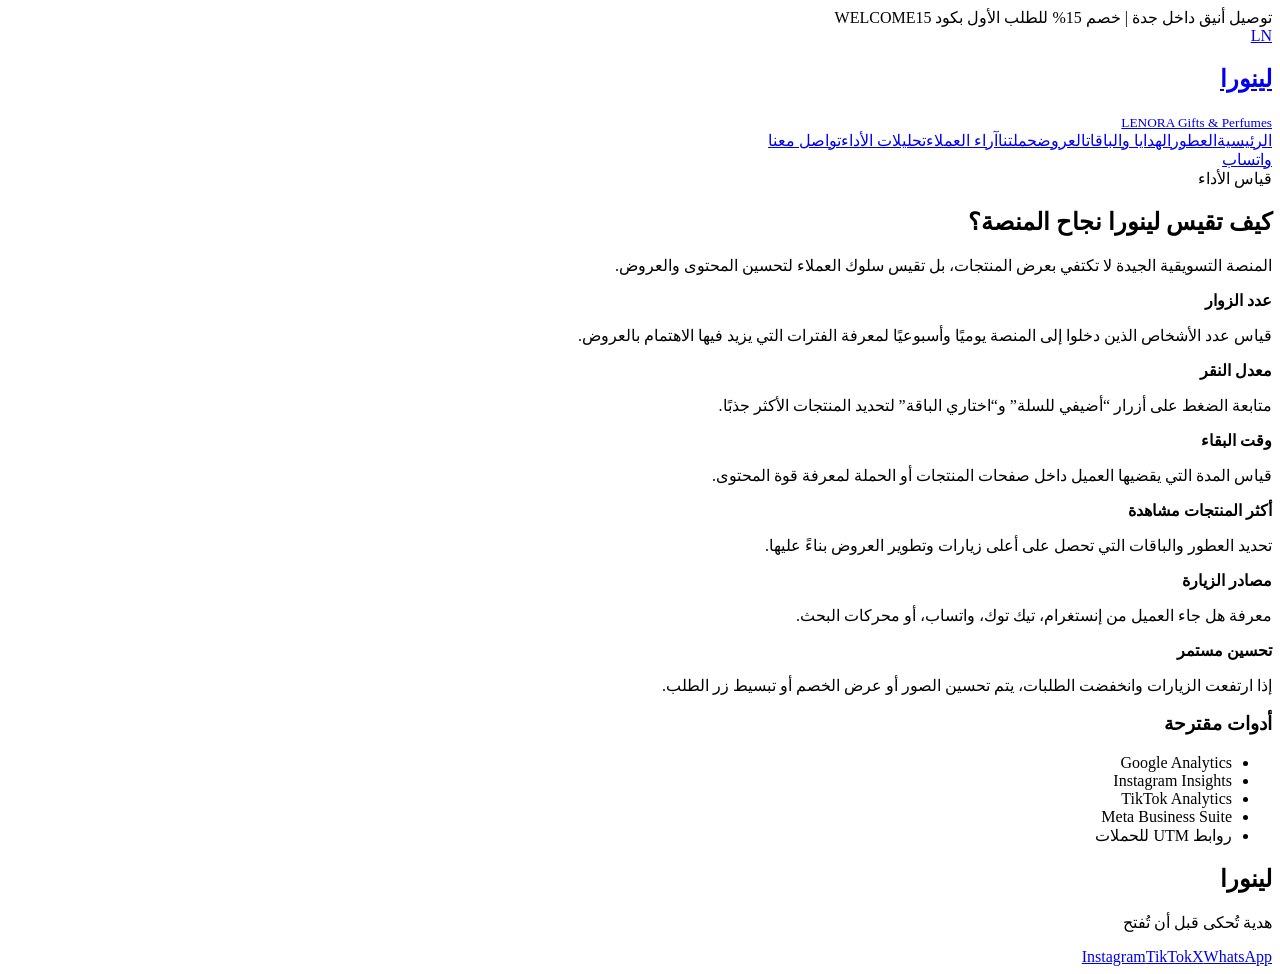
==== analytics.html @ e3d3f6bb "Add files via upload" ====
<!DOCTYPE html><html lang="ar" dir="rtl"><head><meta charset="UTF-8"><meta name="viewport" content="width=device-width, initial-scale=1.0"><title>لينورا | تحليلات الأداء</title><meta name="description" content="آلية قياس أداء منصة لينورا."><link rel="stylesheet" href="style.css"></head><body><div class="topbar">توصيل أنيق داخل جدة | خصم 15% للطلب الأول بكود WELCOME15</div>
<header class="header"><nav class="nav"><a class="brand" href="index.html"><div class="logo">LN</div><div><h1>لينورا</h1><small>LENORA Gifts & Perfumes</small></div></a><div class="links">
<a href="index.html" >الرئيسية</a><a href="products.html" >العطور</a><a href="gifts.html" >الهدايا والباقات</a><a href="offers.html" >العروض</a><a href="campaign.html" >حملتنا</a><a href="reviews.html" >آراء العملاء</a><a href="analytics.html" class="active">تحليلات الأداء</a><a href="contact.html" >تواصل معنا</a></div><a class="whatsapp" href="https://wa.me/966501081628" target="_blank">واتساب</a></nav></header><main><section class="page analytics"><span class="pill">قياس الأداء</span><h2>كيف تقيس لينورا نجاح المنصة؟</h2><p>المنصة التسويقية الجيدة لا تكتفي بعرض المنتجات، بل تقيس سلوك العملاء لتحسين المحتوى والعروض.</p></section><section class="metric-grid">
<div class="metric"><strong>عدد الزوار</strong><p>قياس عدد الأشخاص الذين دخلوا إلى المنصة يوميًا وأسبوعيًا لمعرفة الفترات التي يزيد فيها الاهتمام بالعروض.</p></div><div class="metric"><strong>معدل النقر</strong><p>متابعة الضغط على أزرار “أضيفي للسلة” و“اختاري الباقة” لتحديد المنتجات الأكثر جذبًا.</p></div><div class="metric"><strong>وقت البقاء</strong><p>قياس المدة التي يقضيها العميل داخل صفحات المنتجات أو الحملة لمعرفة قوة المحتوى.</p></div><div class="metric"><strong>أكثر المنتجات مشاهدة</strong><p>تحديد العطور والباقات التي تحصل على أعلى زيارات وتطوير العروض بناءً عليها.</p></div><div class="metric"><strong>مصادر الزيارة</strong><p>معرفة هل جاء العميل من إنستغرام، تيك توك، واتساب، أو محركات البحث.</p></div><div class="metric"><strong>تحسين مستمر</strong><p>إذا ارتفعت الزيارات وانخفضت الطلبات، يتم تحسين الصور أو عرض الخصم أو تبسيط زر الطلب.</p></div></section><section class="panel"><h3>أدوات مقترحة</h3><ul><li>Google Analytics</li><li>Instagram Insights</li><li>TikTok Analytics</li><li>Meta Business Suite</li><li>روابط UTM للحملات</li></ul></section></main><footer class="footer"><h2>لينورا</h2><p>هدية تُحكى قبل أن تُفتح</p><div class="social"><a href="https://www.instagram.com/" target="_blank">Instagram</a><a href="https://www.tiktok.com/" target="_blank">TikTok</a><a href="https://x.com/" target="_blank">X</a><a href="https://wa.me/966501081628" target="_blank">WhatsApp</a></div></footer></body></html>
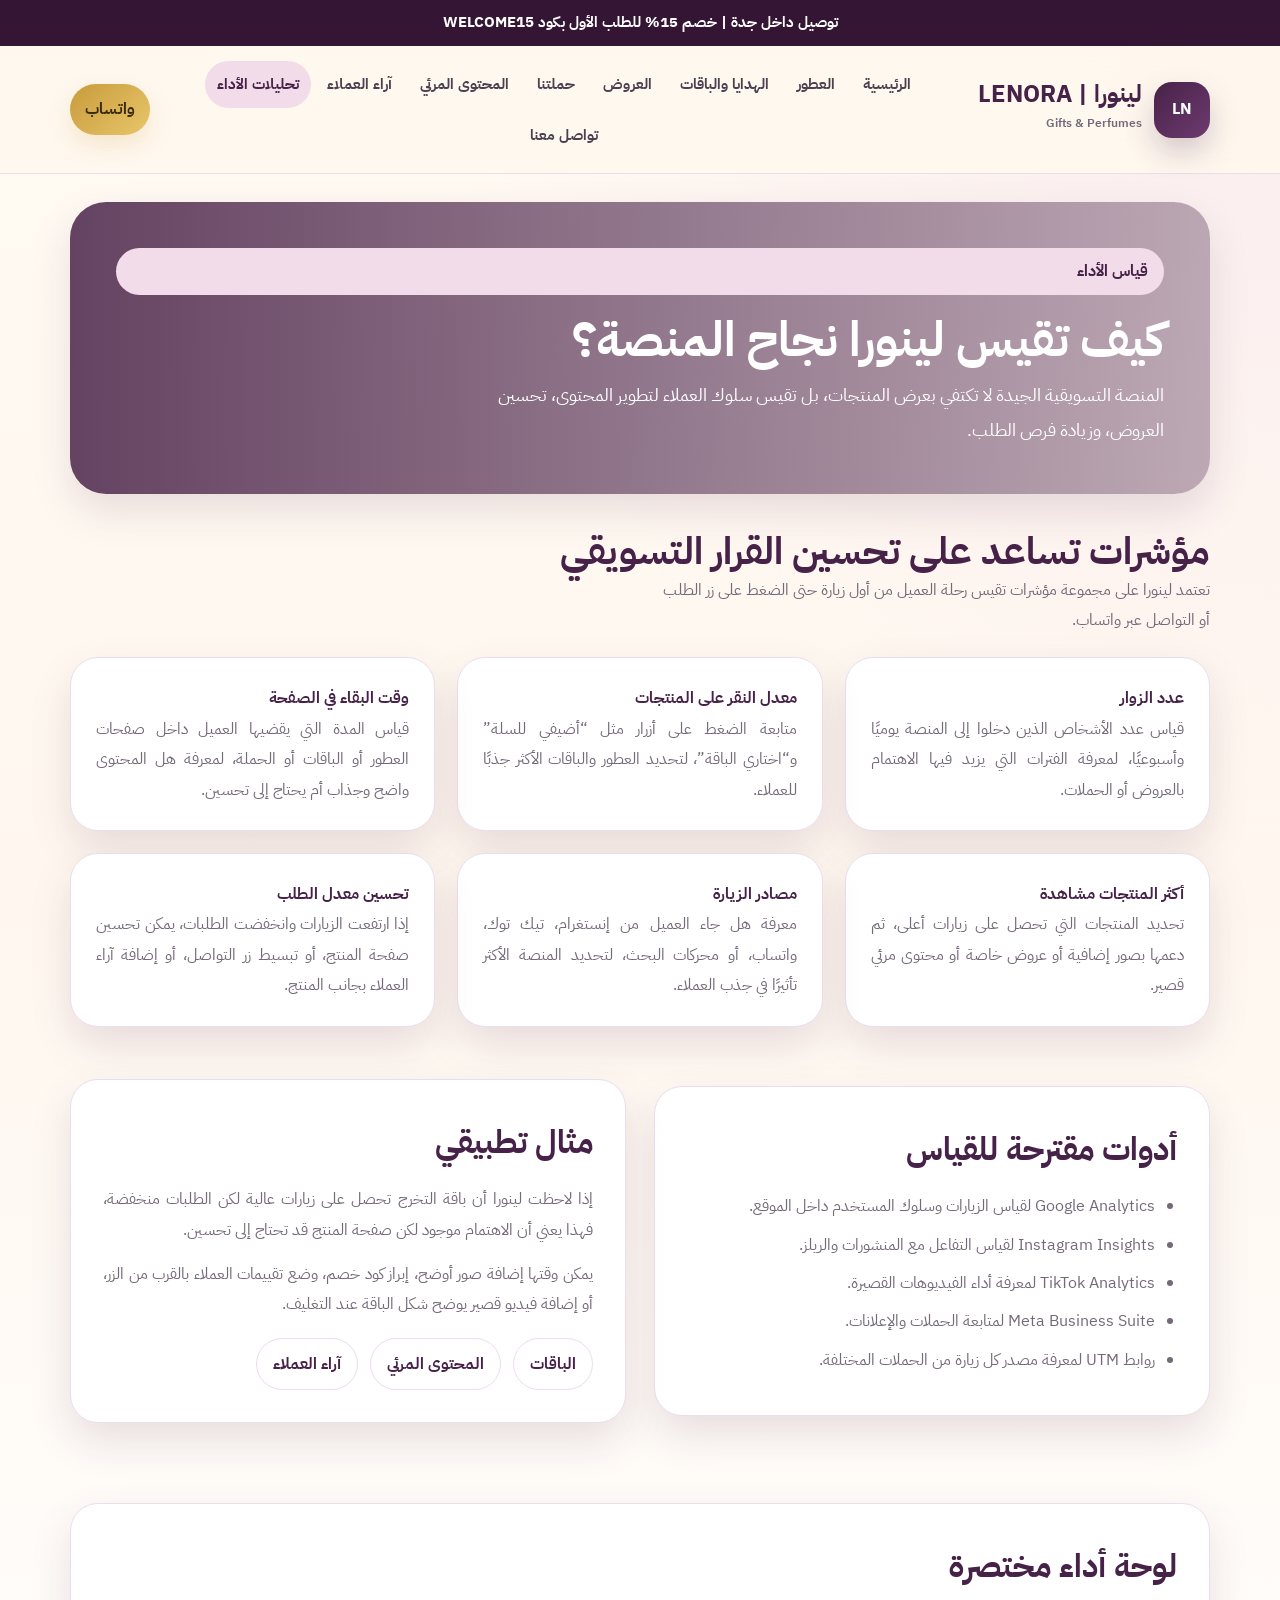
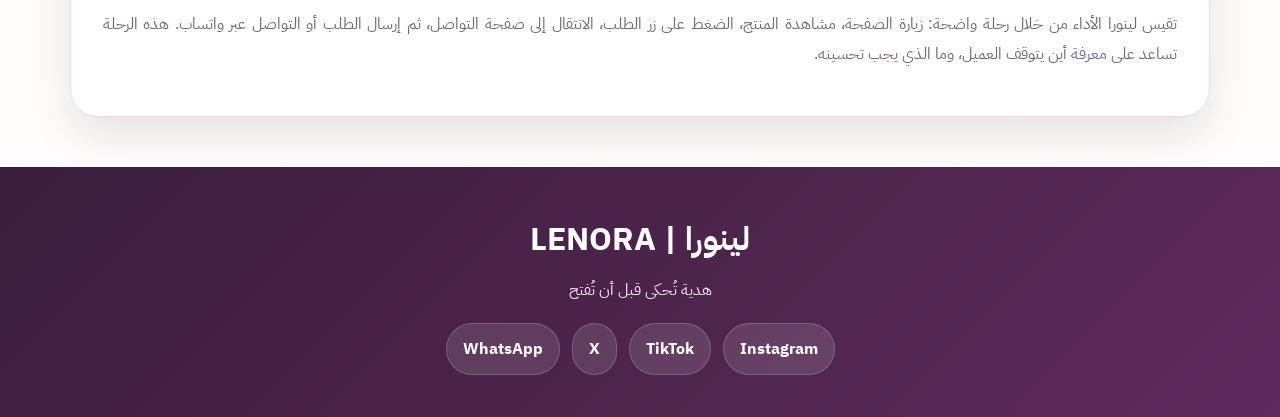
==== commit 61d5b1a2: "Revise analytics.html for improved performance insights Updated the analytics page to enhance perfor" ====
--- a/analytics.html
+++ b/analytics.html
@@ -1,4 +1,157 @@
-<!DOCTYPE html><html lang="ar" dir="rtl"><head><meta charset="UTF-8"><meta name="viewport" content="width=device-width, initial-scale=1.0"><title>لينورا | تحليلات الأداء</title><meta name="description" content="آلية قياس أداء منصة لينورا."><link rel="stylesheet" href="style.css"></head><body><div class="topbar">توصيل أنيق داخل جدة | خصم 15% للطلب الأول بكود WELCOME15</div>
-<header class="header"><nav class="nav"><a class="brand" href="index.html"><div class="logo">LN</div><div><h1>لينورا</h1><small>LENORA Gifts & Perfumes</small></div></a><div class="links">
-<a href="index.html" >الرئيسية</a><a href="products.html" >العطور</a><a href="gifts.html" >الهدايا والباقات</a><a href="offers.html" >العروض</a><a href="campaign.html" >حملتنا</a><a href="reviews.html" >آراء العملاء</a><a href="analytics.html" class="active">تحليلات الأداء</a><a href="contact.html" >تواصل معنا</a></div><a class="whatsapp" href="https://wa.me/966501081628" target="_blank">واتساب</a></nav></header><main><section class="page analytics"><span class="pill">قياس الأداء</span><h2>كيف تقيس لينورا نجاح المنصة؟</h2><p>المنصة التسويقية الجيدة لا تكتفي بعرض المنتجات، بل تقيس سلوك العملاء لتحسين المحتوى والعروض.</p></section><section class="metric-grid">
-<div class="metric"><strong>عدد الزوار</strong><p>قياس عدد الأشخاص الذين دخلوا إلى المنصة يوميًا وأسبوعيًا لمعرفة الفترات التي يزيد فيها الاهتمام بالعروض.</p></div><div class="metric"><strong>معدل النقر</strong><p>متابعة الضغط على أزرار “أضيفي للسلة” و“اختاري الباقة” لتحديد المنتجات الأكثر جذبًا.</p></div><div class="metric"><strong>وقت البقاء</strong><p>قياس المدة التي يقضيها العميل داخل صفحات المنتجات أو الحملة لمعرفة قوة المحتوى.</p></div><div class="metric"><strong>أكثر المنتجات مشاهدة</strong><p>تحديد العطور والباقات التي تحصل على أعلى زيارات وتطوير العروض بناءً عليها.</p></div><div class="metric"><strong>مصادر الزيارة</strong><p>معرفة هل جاء العميل من إنستغرام، تيك توك، واتساب، أو محركات البحث.</p></div><div class="metric"><strong>تحسين مستمر</strong><p>إذا ارتفعت الزيارات وانخفضت الطلبات، يتم تحسين الصور أو عرض الخصم أو تبسيط زر الطلب.</p></div></section><section class="panel"><h3>أدوات مقترحة</h3><ul><li>Google Analytics</li><li>Instagram Insights</li><li>TikTok Analytics</li><li>Meta Business Suite</li><li>روابط UTM للحملات</li></ul></section></main><footer class="footer"><h2>لينورا</h2><p>هدية تُحكى قبل أن تُفتح</p><div class="social"><a href="https://www.instagram.com/" target="_blank">Instagram</a><a href="https://www.tiktok.com/" target="_blank">TikTok</a><a href="https://x.com/" target="_blank">X</a><a href="https://wa.me/966501081628" target="_blank">WhatsApp</a></div></footer></body></html>+<!DOCTYPE html>
+<html lang="ar" dir="rtl">
+<head>
+  <meta charset="UTF-8">
+  <meta name="viewport" content="width=device-width, initial-scale=1.0">
+  <title>لينورا | LENORA - تحليلات الأداء</title>
+  <meta name="description" content="آلية قياس أداء منصة لينورا التسويقية ومؤشرات التحسين.">
+  <link rel="stylesheet" href="style.css">
+</head>
+
+<body>
+
+<div class="topbar">توصيل داخل جدة | خصم 15% للطلب الأول بكود WELCOME15</div>
+
+<header class="header">
+  <nav class="nav">
+    <a class="brand" href="index.html">
+      <div class="logo">LN</div>
+      <div>
+        <h1>لينورا | LENORA</h1>
+        <small>Gifts & Perfumes</small>
+      </div>
+    </a>
+
+    <div class="links">
+      <a href="index.html">الرئيسية</a>
+      <a href="products.html">العطور</a>
+      <a href="gifts.html">الهدايا والباقات</a>
+      <a href="offers.html">العروض</a>
+      <a href="campaign.html">حملتنا</a>
+      <a href="media.html">المحتوى المرئي</a>
+      <a href="reviews.html">آراء العملاء</a>
+      <a href="analytics.html" class="active">تحليلات الأداء</a>
+      <a href="contact.html">تواصل معنا</a>
+    </div>
+
+    <a class="whatsapp" href="https://wa.me/966501081628" target="_blank" rel="noopener noreferrer">واتساب</a>
+  </nav>
+</header>
+
+<main>
+
+<section class="page analytics">
+  <span class="pill">قياس الأداء</span>
+  <h2>كيف تقيس لينورا نجاح المنصة؟</h2>
+  <p>
+    المنصة التسويقية الجيدة لا تكتفي بعرض المنتجات، بل تقيس سلوك العملاء لتطوير المحتوى، تحسين العروض، وزيادة فرص الطلب.
+  </p>
+</section>
+
+<section class="head">
+  <div>
+    <h2>مؤشرات تساعد على تحسين القرار التسويقي</h2>
+    <p>
+      تعتمد لينورا على مجموعة مؤشرات تقيس رحلة العميل من أول زيارة حتى الضغط على زر الطلب أو التواصل عبر واتساب.
+    </p>
+  </div>
+</section>
+
+<section class="metric-grid">
+
+  <div class="metric">
+    <strong>عدد الزوار</strong>
+    <p>
+      قياس عدد الأشخاص الذين دخلوا إلى المنصة يوميًا وأسبوعيًا، لمعرفة الفترات التي يزيد فيها الاهتمام بالعروض أو الحملات.
+    </p>
+  </div>
+
+  <div class="metric">
+    <strong>معدل النقر على المنتجات</strong>
+    <p>
+      متابعة الضغط على أزرار مثل “أضيفي للسلة” و“اختاري الباقة”، لتحديد العطور والباقات الأكثر جذبًا للعملاء.
+    </p>
+  </div>
+
+  <div class="metric">
+    <strong>وقت البقاء في الصفحة</strong>
+    <p>
+      قياس المدة التي يقضيها العميل داخل صفحات العطور أو الباقات أو الحملة، لمعرفة هل المحتوى واضح وجذاب أم يحتاج إلى تحسين.
+    </p>
+  </div>
+
+  <div class="metric">
+    <strong>أكثر المنتجات مشاهدة</strong>
+    <p>
+      تحديد المنتجات التي تحصل على زيارات أعلى، ثم دعمها بصور إضافية أو عروض خاصة أو محتوى مرئي قصير.
+    </p>
+  </div>
+
+  <div class="metric">
+    <strong>مصادر الزيارة</strong>
+    <p>
+      معرفة هل جاء العميل من إنستغرام، تيك توك، واتساب، أو محركات البحث، لتحديد المنصة الأكثر تأثيرًا في جذب العملاء.
+    </p>
+  </div>
+
+  <div class="metric">
+    <strong>تحسين معدل الطلب</strong>
+    <p>
+      إذا ارتفعت الزيارات وانخفضت الطلبات، يمكن تحسين صفحة المنتج، أو تبسيط زر التواصل، أو إضافة آراء العملاء بجانب المنتج.
+    </p>
+  </div>
+
+</section>
+
+<section class="split">
+  <div class="panel">
+    <h3>أدوات مقترحة للقياس</h3>
+    <ul>
+      <li>Google Analytics لقياس الزيارات وسلوك المستخدم داخل الموقع.</li>
+      <li>Instagram Insights لقياس التفاعل مع المنشورات والريلز.</li>
+      <li>TikTok Analytics لمعرفة أداء الفيديوهات القصيرة.</li>
+      <li>Meta Business Suite لمتابعة الحملات والإعلانات.</li>
+      <li>روابط UTM لمعرفة مصدر كل زيارة من الحملات المختلفة.</li>
+    </ul>
+  </div>
+
+  <div class="panel">
+    <h3>مثال تطبيقي</h3>
+    <p>
+      إذا لاحظت لينورا أن باقة التخرج تحصل على زيارات عالية لكن الطلبات منخفضة، فهذا يعني أن الاهتمام موجود لكن صفحة المنتج قد تحتاج إلى تحسين.
+    </p>
+    <p>
+      يمكن وقتها إضافة صور أوضح، إبراز كود خصم، وضع تقييمات العملاء بالقرب من الزر، أو إضافة فيديو قصير يوضح شكل الباقة عند التغليف.
+    </p>
+
+    <div class="social">
+      <a href="gifts.html">الباقات</a>
+      <a href="media.html">المحتوى المرئي</a>
+      <a href="reviews.html">آراء العملاء</a>
+    </div>
+  </div>
+</section>
+
+<section class="panel">
+  <h3>لوحة أداء مختصرة</h3>
+  <p>
+    تقيس لينورا الأداء من خلال رحلة واضحة: زيارة الصفحة، مشاهدة المنتج، الضغط على زر الطلب، الانتقال إلى صفحة التواصل، ثم إرسال الطلب أو التواصل عبر واتساب. هذه الرحلة تساعد على معرفة أين يتوقف العميل، وما الذي يجب تحسينه.
+  </p>
+</section>
+
+</main>
+
+<footer class="footer">
+  <h2>لينورا | LENORA</h2>
+  <p>هدية تُحكى قبل أن تُفتح</p>
+
+  <div class="social">
+    <a href="https://www.instagram.com/" target="_blank" rel="noopener noreferrer">Instagram</a>
+    <a href="https://www.tiktok.com/" target="_blank" rel="noopener noreferrer">TikTok</a>
+    <a href="https://x.com/" target="_blank" rel="noopener noreferrer">X</a>
+    <a href="https://wa.me/966501081628" target="_blank" rel="noopener noreferrer">WhatsApp</a>
+  </div>
+</footer>
+
+</body>
+</html>
--- a/style.css
+++ b/style.css
@@ -0,0 +1,762 @@
+@import url('https://fonts.googleapis.com/css2?family=IBM+Plex+Sans+Arabic:wght@400;500;600;700;800&display=swap');
+
+:root{
+  --plum:#472248;
+  --plum-dark:#341634;
+  --plum-soft:#6d3b70;
+  --rose:#f3dce9;
+  --rose-light:#fbf0f6;
+  --cream:#fff8ef;
+  --cream-2:#fff3e6;
+  --gold:#c89b3c;
+  --gold-light:#e8c66a;
+  --ink:#2b2230;
+  --muted:#746979;
+  --line:#eaddec;
+  --white:#ffffff;
+  --shadow:0 18px 42px rgba(75,36,74,.13);
+}
+
+*{
+  box-sizing:border-box;
+  margin:0;
+  padding:0;
+}
+
+html{
+  scroll-behavior:smooth;
+}
+
+body{
+  direction:rtl;
+  font-family:'IBM Plex Sans Arabic', Tahoma, Arial, sans-serif;
+  background:
+    radial-gradient(circle at top right, rgba(243,220,233,.45), transparent 35%),
+    linear-gradient(180deg,#fffaf3,#fff7ef 45%,#ffffff);
+  color:var(--ink);
+  line-height:1.9;
+}
+
+a{
+  text-decoration:none;
+  color:inherit;
+}
+
+img{
+  max-width:100%;
+  display:block;
+}
+
+.topbar{
+  background:var(--plum-dark);
+  color:#fff;
+  text-align:center;
+  padding:9px 16px;
+  font-size:.92rem;
+  font-weight:700;
+}
+
+.header{
+  position:sticky;
+  top:0;
+  z-index:50;
+  background:rgba(255,248,239,.94);
+  backdrop-filter:blur(14px);
+  border-bottom:1px solid var(--line);
+}
+
+.nav{
+  max-width:1180px;
+  margin:auto;
+  display:flex;
+  align-items:center;
+  justify-content:space-between;
+  gap:18px;
+  padding:15px 20px;
+}
+
+.brand{
+  display:flex;
+  align-items:center;
+  gap:12px;
+  flex:none;
+}
+
+.logo{
+  width:56px;
+  height:56px;
+  border-radius:18px;
+  display:grid;
+  place-items:center;
+  background:linear-gradient(135deg,var(--plum),var(--plum-soft));
+  color:#fff;
+  font-weight:800;
+  letter-spacing:.5px;
+  box-shadow:0 14px 30px rgba(75,36,74,.23);
+}
+
+.brand h1{
+  color:var(--plum);
+  font-size:1.48rem;
+  line-height:1.1;
+  font-weight:800;
+}
+
+.brand small{
+  color:var(--muted);
+  font-size:.78rem;
+  font-weight:600;
+}
+
+.links{
+  display:flex;
+  align-items:center;
+  gap:4px;
+  flex-wrap:wrap;
+  justify-content:center;
+}
+
+.links a{
+  padding:9px 12px;
+  border-radius:999px;
+  font-size:.94rem;
+  color:#4d3f50;
+  font-weight:700;
+  transition:.2s ease;
+}
+
+.links a:hover,
+.links a.active{
+  background:var(--rose);
+  color:var(--plum);
+}
+
+.whatsapp{
+  background:linear-gradient(135deg,var(--gold),var(--gold-light));
+  color:#3b2b0d;
+  padding:10px 15px;
+  border-radius:999px;
+  font-weight:800;
+  white-space:nowrap;
+  box-shadow:0 10px 24px rgba(200,155,60,.20);
+}
+
+main{
+  max-width:1180px;
+  margin:auto;
+  padding:28px 20px 0;
+}
+
+/* الصفحة الرئيسية */
+
+.hero{
+  display:grid;
+  grid-template-columns:1.04fr .96fr;
+  gap:34px;
+  align-items:center;
+  min-height:600px;
+  padding:35px 0 55px;
+}
+
+.pill{
+  display:inline-flex;
+  align-items:center;
+  background:var(--rose);
+  color:var(--plum);
+  padding:8px 16px;
+  border-radius:999px;
+  font-weight:800;
+  margin-bottom:18px;
+}
+
+.hero h2{
+  font-size:4rem;
+  line-height:1.12;
+  color:var(--plum);
+  font-weight:800;
+  margin-bottom:18px;
+  letter-spacing:-.8px;
+}
+
+.hero p{
+  color:#5d5160;
+  font-size:1.14rem;
+  margin-bottom:16px;
+  max-width:640px;
+}
+
+.buttons{
+  display:flex;
+  gap:14px;
+  flex-wrap:wrap;
+  margin-top:24px;
+}
+
+.btn{
+  display:inline-flex;
+  align-items:center;
+  justify-content:center;
+  border:none;
+  border-radius:18px;
+  padding:12px 21px;
+  font-family:inherit;
+  font-weight:800;
+  cursor:pointer;
+  transition:.2s ease;
+  font-size:1rem;
+}
+
+.btn:hover{
+  transform:translateY(-2px);
+}
+
+.primary{
+  background:linear-gradient(135deg,var(--plum),var(--plum-soft));
+  color:#fff;
+}
+
+.light{
+  background:#fff;
+  border:1px solid var(--line);
+  color:var(--plum);
+}
+
+.gold{
+  background:linear-gradient(135deg,var(--gold),var(--gold-light));
+  color:#38260c;
+}
+
+.visual{
+  min-height:520px;
+  border-radius:42px;
+  background:
+    linear-gradient(rgba(75,36,74,.08),rgba(75,36,74,.1)),
+    url('https://images.unsplash.com/photo-1592945403244-b3fbafd7f539?auto=format&fit=crop&w=1100&q=80') center/cover;
+  box-shadow:var(--shadow);
+  position:relative;
+  overflow:hidden;
+}
+
+.float{
+  position:absolute;
+  right:26px;
+  bottom:26px;
+  background:rgba(255,255,255,.92);
+  border-radius:24px;
+  padding:18px 21px;
+  max-width:330px;
+  box-shadow:0 16px 38px rgba(0,0,0,.12);
+}
+
+.float strong{
+  display:block;
+  color:var(--plum);
+  font-size:1.18rem;
+  margin-bottom:4px;
+}
+
+.float span{
+  color:var(--muted);
+  font-weight:600;
+}
+
+.head{
+  display:flex;
+  justify-content:space-between;
+  gap:18px;
+  align-items:flex-end;
+  margin:26px 0 22px;
+}
+
+.head h2{
+  color:var(--plum);
+  font-size:2.35rem;
+  font-weight:800;
+  line-height:1.25;
+}
+
+.head p{
+  color:var(--muted);
+  max-width:560px;
+}
+
+.features,
+.cards{
+  display:grid;
+  grid-template-columns:repeat(4,1fr);
+  gap:20px;
+  margin-bottom:48px;
+}
+
+.feature,
+.card,
+.panel,
+.review,
+.metric,
+.form-card{
+  background:#fff;
+  border:1px solid var(--line);
+  border-radius:28px;
+  box-shadow:var(--shadow);
+}
+
+.feature{
+  padding:24px;
+}
+
+.icon{
+  width:50px;
+  height:50px;
+  border-radius:16px;
+  display:grid;
+  place-items:center;
+  background:var(--rose);
+  color:var(--plum);
+  font-size:1.3rem;
+  margin-bottom:14px;
+}
+
+.feature h3,
+.card h3,
+.panel h3,
+.review strong,
+.metric strong{
+  color:var(--plum);
+  font-weight:800;
+}
+
+.feature h3{
+  font-size:1.2rem;
+  margin-bottom:8px;
+}
+
+.feature p,
+.card p,
+.panel p,
+.review p,
+.metric p{
+  color:var(--muted);
+  text-align:justify;
+}
+
+/* هيرو الصفحات الداخلية */
+
+.page{
+  min-height:290px;
+  border-radius:36px;
+  padding:46px;
+  margin-bottom:34px;
+  color:#fff;
+  display:flex;
+  flex-direction:column;
+  justify-content:center;
+  background:
+    linear-gradient(90deg,rgba(75,36,74,.86),rgba(75,36,74,.36)),
+    url('https://images.unsplash.com/photo-1608571423902-eed4a5ad8108?auto=format&fit=crop&w=1400&q=80') center/cover;
+  box-shadow:var(--shadow);
+}
+
+.page h2{
+  font-size:3rem;
+  line-height:1.15;
+  font-weight:800;
+}
+
+.page p{
+  font-size:1.15rem;
+  margin-top:10px;
+  max-width:720px;
+}
+
+.products{
+  background-image:
+    linear-gradient(90deg,rgba(75,36,74,.86),rgba(75,36,74,.36)),
+    url('https://images.unsplash.com/photo-1595425964272-5437c7c983a3?auto=format&fit=crop&w=1400&q=80');
+}
+
+.gifts{
+  background-image:
+    linear-gradient(90deg,rgba(75,36,74,.86),rgba(75,36,74,.36)),
+    url('https://images.unsplash.com/photo-1549465220-1a8b9238cd48?auto=format&fit=crop&w=1400&q=80');
+}
+
+.offers{
+  background-image:
+    linear-gradient(90deg,rgba(75,36,74,.86),rgba(75,36,74,.36)),
+    url('https://images.unsplash.com/photo-1512909006721-3d6018887383?auto=format&fit=crop&w=1400&q=80');
+}
+
+.campaign{
+  background-image:
+    linear-gradient(90deg,rgba(75,36,74,.86),rgba(75,36,74,.36)),
+    url('https://images.unsplash.com/photo-1513201099705-a9746e1e201f?auto=format&fit=crop&w=1400&q=80');
+}
+
+.reviews{
+  background-image:
+    linear-gradient(90deg,rgba(75,36,74,.86),rgba(75,36,74,.36)),
+    url('https://images.unsplash.com/photo-1511988617509-a57c8a288659?auto=format&fit=crop&w=1400&q=80');
+}
+
+.analytics{
+  background-image:
+    linear-gradient(90deg,rgba(75,36,74,.86),rgba(75,36,74,.36)),
+    url('https://images.unsplash.com/photo-1551288049-bebda4e38f71?auto=format&fit=crop&w=1400&q=80');
+}
+
+.media{
+  background-image:
+    linear-gradient(90deg,rgba(75,36,74,.86),rgba(75,36,74,.36)),
+    url('https://images.unsplash.com/photo-1516321318423-f06f85e504b3?auto=format&fit=crop&w=1400&q=80');
+}
+
+.contact{
+  background-image:
+    linear-gradient(90deg,rgba(75,36,74,.86),rgba(75,36,74,.36)),
+    url('https://images.unsplash.com/photo-1485217988980-11786ced9454?auto=format&fit=crop&w=1400&q=80');
+}
+
+/* المنتجات */
+
+.card{
+  overflow:hidden;
+  display:flex;
+  flex-direction:column;
+}
+
+.card img{
+  width:100%;
+  height:230px;
+  object-fit:cover;
+}
+
+.card-body{
+  padding:22px;
+  display:flex;
+  flex-direction:column;
+  flex:1;
+}
+
+.card h3{
+  font-size:1.25rem;
+  margin-bottom:8px;
+}
+
+.card p{
+  font-size:.98rem;
+}
+
+.price{
+  display:block;
+  margin:14px 0;
+  color:#9a6a19;
+  font-weight:800;
+}
+
+.card .btn{
+  margin-top:auto;
+}
+
+/* أقسام مرنة */
+
+.split{
+  display:grid;
+  grid-template-columns:1fr 1fr;
+  gap:28px;
+  align-items:center;
+  margin-bottom:52px;
+}
+
+.panel{
+  padding:32px;
+  margin-bottom:28px;
+}
+
+.panel h3{
+  font-size:2rem;
+  margin-bottom:12px;
+}
+
+.panel p{
+  margin-bottom:14px;
+}
+
+.panel ul{
+  padding-right:22px;
+  color:var(--muted);
+}
+
+.panel li{
+  margin-bottom:8px;
+}
+
+.box-img{
+  min-height:380px;
+  border-radius:30px;
+  background:
+    linear-gradient(rgba(255,255,255,.10),rgba(75,36,74,.14)),
+    url('https://images.unsplash.com/photo-1513201099705-a9746e1e201f?auto=format&fit=crop&w=1100&q=80') center/cover;
+  box-shadow:var(--shadow);
+}
+
+/* آراء وتحليلات ومحتوى مرئي */
+
+.review-grid,
+.metric-grid,
+.media-grid{
+  display:grid;
+  grid-template-columns:repeat(3,1fr);
+  gap:22px;
+  margin-bottom:52px;
+}
+
+.review,
+.metric,
+.media-card{
+  padding:25px;
+}
+
+.media-card{
+  background:#fff;
+  border:1px solid var(--line);
+  border-radius:28px;
+  box-shadow:var(--shadow);
+}
+
+.media-card h3{
+  color:var(--plum);
+  font-size:1.25rem;
+  margin-bottom:10px;
+  font-weight:800;
+}
+
+.media-card p{
+  color:var(--muted);
+  text-align:justify;
+  margin-bottom:16px;
+}
+
+.media-card a{
+  display:inline-flex;
+  padding:10px 16px;
+  border-radius:999px;
+  background:var(--plum);
+  color:#fff;
+  font-weight:800;
+}
+
+.stars{
+  color:var(--gold);
+  font-size:1.2rem;
+  margin-bottom:6px;
+}
+
+.social{
+  display:flex;
+  gap:12px;
+  flex-wrap:wrap;
+  margin-top:18px;
+}
+
+.social a{
+  background:#fff;
+  border:1px solid var(--line);
+  color:var(--plum);
+  padding:10px 16px;
+  border-radius:999px;
+  font-weight:800;
+}
+
+/* نموذج التواصل */
+
+.form-card{
+  padding:32px;
+  margin-bottom:40px;
+}
+
+.form-grid{
+  display:grid;
+  grid-template-columns:1fr 1fr;
+  gap:18px;
+}
+
+.full{
+  grid-column:1/-1;
+}
+
+label{
+  display:block;
+  font-weight:800;
+  color:var(--plum);
+  margin-bottom:8px;
+}
+
+input,
+select,
+textarea{
+  width:100%;
+  border:1px solid var(--line);
+  border-radius:16px;
+  padding:13px 15px;
+  font-family:inherit;
+  font-size:1rem;
+  background:#fffafc;
+}
+
+input:focus,
+select:focus,
+textarea:focus{
+  outline:2px solid rgba(185,130,169,.25);
+  border-color:var(--mauve);
+}
+
+.team{
+  display:grid;
+  grid-template-columns:repeat(3,1fr);
+  gap:14px;
+}
+
+.member{
+  background:#fff7ef;
+  border:1px solid var(--line);
+  border-radius:18px;
+  padding:14px;
+  font-weight:800;
+  color:var(--plum);
+}
+
+.member span{
+  display:block;
+  color:var(--muted);
+  font-size:.9rem;
+}
+
+/* الفوتر */
+
+.footer{
+  background:linear-gradient(135deg,#3b1d3b,#5d2b5c);
+  color:#fff;
+  margin-top:50px;
+  padding:42px 20px;
+  text-align:center;
+}
+
+.footer h2{
+  font-size:2rem;
+  font-weight:800;
+  margin-bottom:5px;
+}
+
+.footer p{
+  color:#f5e9f2;
+}
+
+.footer .social{
+  justify-content:center;
+}
+
+.footer .social a{
+  background:rgba(255,255,255,.12);
+  color:#fff;
+  border-color:rgba(255,255,255,.18);
+}
+
+/* تجاوب الجوال */
+
+@media(max-width:980px){
+  .hero,
+  .split{
+    grid-template-columns:1fr;
+  }
+
+  .features,
+  .cards{
+    grid-template-columns:repeat(2,1fr);
+  }
+
+  .review-grid,
+  .metric-grid,
+  .media-grid{
+    grid-template-columns:1fr;
+  }
+
+  .hero h2{
+    font-size:3rem;
+  }
+
+  .team{
+    grid-template-columns:repeat(2,1fr);
+  }
+}
+
+@media(max-width:680px){
+  .nav{
+    display:block;
+  }
+
+  .brand{
+    margin-bottom:10px;
+  }
+
+  .links{
+    justify-content:flex-start;
+    overflow-x:auto;
+    flex-wrap:nowrap;
+    padding-bottom:6px;
+  }
+
+  .links a{
+    white-space:nowrap;
+  }
+
+  .whatsapp{
+    display:inline-flex;
+    margin-top:10px;
+  }
+
+  main{
+    padding:18px 14px 0;
+  }
+
+  .hero{
+    padding:22px 0 40px;
+  }
+
+  .hero h2{
+    font-size:2.35rem;
+  }
+
+  .visual{
+    min-height:360px;
+    border-radius:28px;
+  }
+
+  .features,
+  .cards,
+  .form-grid,
+  .team{
+    grid-template-columns:1fr;
+  }
+
+  .page{
+    padding:30px 24px;
+    border-radius:26px;
+  }
+
+  .page h2{
+    font-size:2.15rem;
+  }
+
+  .head{
+    display:block;
+  }
+
+  .head h2{
+    font-size:2rem;
+    margin-bottom:8px;
+  }
+
+  .card img{
+    height:210px;
+  }
+}
